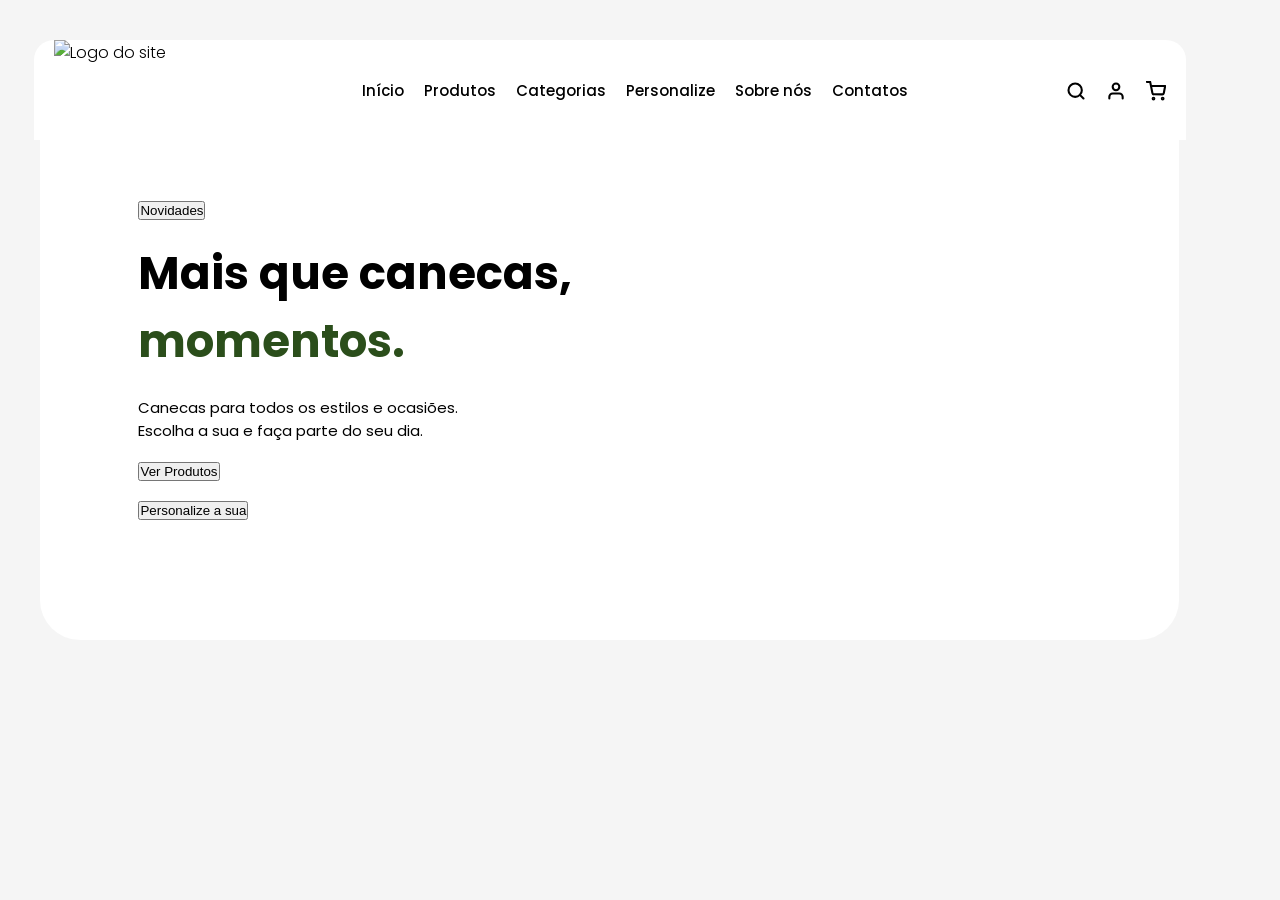
==== index.html @ 699504df "Add files via upload" ====
<!DOCTYPE html>
<html lang="pt-br">

<head>
    <meta charset="UTF-8">
    <meta name="viewport" content="width=device-width, initial-scale=1.0">
    <link rel="stylesheet" href="./style.css">

    <!-- Google Fonts-->
    <link rel="preconnect" href="https://fonts.googleapis.com">
    <link rel="preconnect" href="https://fonts.gstatic.com" crossorigin>
    <link href="https://fonts.googleapis.com/css2?family=Roboto+Condensed:ital,wght@0,100..900;1,100..900&display=swap"
        rel="stylesheet">

    <link rel="preconnect" href="https://fonts.googleapis.com">
    <link rel="preconnect" href="https://fonts.gstatic.com" crossorigin>
    <link
        href="https://fonts.googleapis.com/css2?family=Poppins:ital,wght@0,100;0,200;0,300;0,400;0,500;0,600;0,700;0,800;0,900;1,100;1,200;1,300;1,400;1,500;1,600;1,700;1,800;1,900&family=Roboto+Condensed:ital,wght@0,100..900;1,100..900&display=swap"
        rel="stylesheet">
    <!-- Google Fonts-->

    <link rel="icon" href="./assets/favicon-img.png" type="image/png">
    <title>Vineyard</title>
</head>

<body>
    <div id="container">
    <nav id="navbar">
        <div class="logo">
            <img src="./assets/logo-navbar.png" alt="Logo do site">
        </div>
        <ul class="navegation">
            <li><a href="#home">Início</a></li>
            <li><a href="#products">Produtos</a></li>
            <li><a href="#categories">Categorias</a></li>
            <li><a href="#customize">Personalize</a></li>
            <li><a href="#about">Sobre nós</a></li>
            <li><a href="#contacts">Contatos</a></li>
        </ul>
        <ul class="nav-perfil">
            <li><svg xmlns="http://w3.org" width="20" height="20" viewBox="0 0 24 24" fill="none" stroke="currentColor"
                    stroke-width="2.5" stroke-linecap="round" stroke-linejoin="round"
                    style="cursor: pointer; vertical-align: middle;">
                    <circle cx="11" cy="11" r="8"></circle>
                    <line x1="21" y1="21" x2="16.65" y2="16.65"></line>
                </svg></i></li>
            <li><svg xmlns="http://www.w3.org/2000/svg" width="20" height="20" viewBox="0 0 24 24" fill="none"
                    stroke="currentColor" stroke-width="2.5" stroke-linecap="round" stroke-linejoin="round"
                    style="cursor: pointer; vertical-align: middle;">
                    <path d="M20 21v-2a4 4 0 0 0-4-4H8a4 4 0 0 0-4 4v2"></path>
                    <circle cx="12" cy="7" r="4"></circle>
                </svg></li>
            <li><svg xmlns="http://w3.org" width="20" height="20" viewBox="0 0 24 24" fill="none" stroke="currentColor"
                    stroke-width="2.5" stroke-linecap="round" stroke-linejoin="round"
                    style="cursor: pointer; vertical-align: middle;">
                    <circle cx="9" cy="21" r="1"></circle>
                    <circle cx="20" cy="21" r="1"></circle>
                    <path d="M1 1h4l2.68 13.39a2 2 0 0 0 2 1.61h9.72a2 2 0 0 0 2-1.61L23 6H6"></path>
                </svg></li>
        </ul>
    </nav>
    <section id="banner">
        <div class="nav-banner">
            <button>Novidades</button>
            <h1>Mais que canecas,<br><span>momentos.</span></h1>
            <p>Canecas para todos os estilos e ocasiões.<br>
                Escolha a sua e faça parte do seu dia.</p>
            <button>Ver Produtos</button>
            <button>Personalize a sua</button>
            <div id="scrollBanner-one"></div>
            <div id="scrollBanner-second"></div>
            <div id="scrollBanner-third"></div>
        </div>
    </section>
    </div>
</body>

</html>
---- style.css ----
* {
    padding: 0;
    margin: 0;
    box-sizing: border-box;
    list-style: none;
    text-decoration: none;
}

body {
    background-color: #f5f5f5;
    margin: 0px 40px 80px 40px;
    max-width:89vw;
    display: flex;
    flex-direction: column;
    font-family: "Poppins", sans-serif;
    font-weight: 300;
}

#container {
    background-color: #fff;
    display: flex;
    justify-content: center;
    width: 100%;
    border-radius: 40px;
}

#container::before {
    content: "";
    position: fixed;
    top: 0;
    left: 0;
    width: 100%;
    height: 100px; /* Mesma altura do seu margin-top */
    background-color: #f5f5f5; /* Mesma cor de fundo do seu body */
    z-index: 1001; /* Fica acima de tudo */
}

#navbar {
    background-color: #fff;
    width: 90%;
    height: 100px;
    position: fixed;
    top: 0;
    margin-top: 40px;
    padding: 0 20px 0 20px;
    display: flex;
    justify-content: space-between;
    align-items: center;
    border-radius: 20px 20px 0 0;
     z-index: 1002;
}

.logo {
    width: 150px;
    height: 100px;
}

.logo img {
    width: 100%;
    height: 100%;
    object-fit: cover;
}

.navegation {
    display: flex;
    gap: 20px;
}

.navegation li a {
    font-size: 15px;
    font-weight: 500;
    color: #000;
    text-decoration: none;
}

.navegation li a:hover {
    color: #2b4e1b;
}

.nav-perfil {
    display: flex;
    gap: 20px;
}

.nav-perfil li svg {
    width: 20px;
    height: 20px;
}

.nav-perfil li svg:hover {
    color: #2b4e1b;
}

#banner {
    background-image: url("./assets/banner.png");
    background-size: cover;
    background-position: center;
    width: 95%;
    height: 500px;
    display: flex;
    justify-content: start;
    align-items: center;
    border-radius: 20px;
    padding-left: 70px;
    margin-top: 140px;
}

.nav-banner {
    display: flex;
    flex-direction: column;
    align-items: start;
    gap: 20px;
}

.nav-banner h1 {
    font-size: 45px;
    color: #000;
    font-weight: 700;
}

.nav-banner h1 span {
    color: #2b4e1b;
}

.nav-banner p {
    font-size: 15px;
    color: #000;
    font-weight: 400;
}
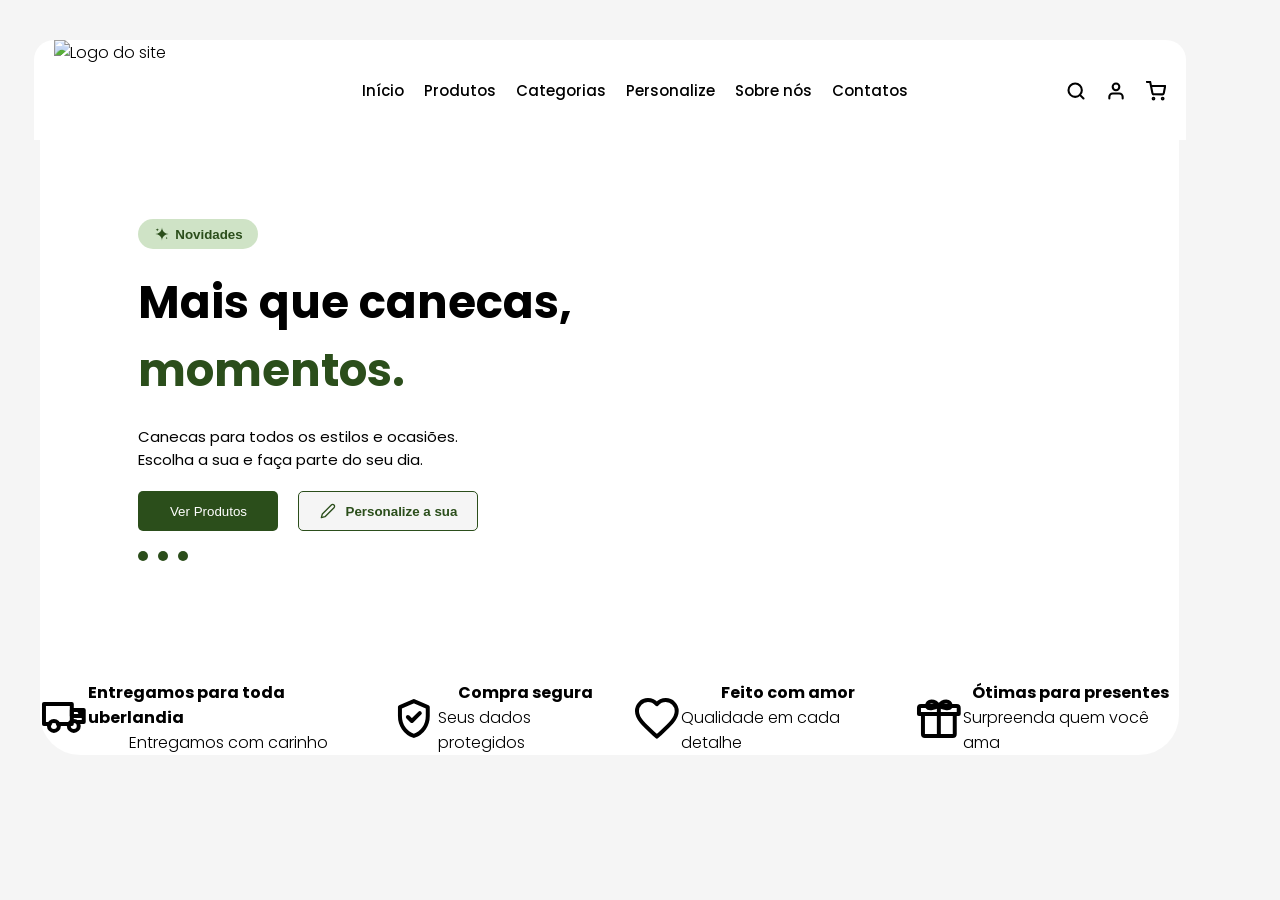
==== commit 1fe3d4fa: "Add files via upload" ====
--- a/index.html
+++ b/index.html
@@ -25,53 +25,148 @@
 
 <body>
     <div id="container">
-    <nav id="navbar">
-        <div class="logo">
-            <img src="./assets/logo-navbar.png" alt="Logo do site">
-        </div>
-        <ul class="navegation">
-            <li><a href="#home">Início</a></li>
-            <li><a href="#products">Produtos</a></li>
-            <li><a href="#categories">Categorias</a></li>
-            <li><a href="#customize">Personalize</a></li>
-            <li><a href="#about">Sobre nós</a></li>
-            <li><a href="#contacts">Contatos</a></li>
-        </ul>
-        <ul class="nav-perfil">
-            <li><svg xmlns="http://w3.org" width="20" height="20" viewBox="0 0 24 24" fill="none" stroke="currentColor"
-                    stroke-width="2.5" stroke-linecap="round" stroke-linejoin="round"
-                    style="cursor: pointer; vertical-align: middle;">
-                    <circle cx="11" cy="11" r="8"></circle>
-                    <line x1="21" y1="21" x2="16.65" y2="16.65"></line>
-                </svg></i></li>
-            <li><svg xmlns="http://www.w3.org/2000/svg" width="20" height="20" viewBox="0 0 24 24" fill="none"
-                    stroke="currentColor" stroke-width="2.5" stroke-linecap="round" stroke-linejoin="round"
-                    style="cursor: pointer; vertical-align: middle;">
-                    <path d="M20 21v-2a4 4 0 0 0-4-4H8a4 4 0 0 0-4 4v2"></path>
-                    <circle cx="12" cy="7" r="4"></circle>
-                </svg></li>
-            <li><svg xmlns="http://w3.org" width="20" height="20" viewBox="0 0 24 24" fill="none" stroke="currentColor"
-                    stroke-width="2.5" stroke-linecap="round" stroke-linejoin="round"
-                    style="cursor: pointer; vertical-align: middle;">
-                    <circle cx="9" cy="21" r="1"></circle>
-                    <circle cx="20" cy="21" r="1"></circle>
-                    <path d="M1 1h4l2.68 13.39a2 2 0 0 0 2 1.61h9.72a2 2 0 0 0 2-1.61L23 6H6"></path>
-                </svg></li>
-        </ul>
-    </nav>
-    <section id="banner">
-        <div class="nav-banner">
-            <button>Novidades</button>
-            <h1>Mais que canecas,<br><span>momentos.</span></h1>
-            <p>Canecas para todos os estilos e ocasiões.<br>
-                Escolha a sua e faça parte do seu dia.</p>
-            <button>Ver Produtos</button>
-            <button>Personalize a sua</button>
-            <div id="scrollBanner-one"></div>
-            <div id="scrollBanner-second"></div>
-            <div id="scrollBanner-third"></div>
-        </div>
-    </section>
+        <nav id="navbar">
+            <div class="logo">
+                <img src="./assets/logo-navbar.png" alt="Logo do site">
+            </div>
+            <ul class="navegation">
+                <li><a href="#home">Início</a></li>
+                <li><a href="#products">Produtos</a></li>
+                <li><a href="#categories">Categorias</a></li>
+                <li><a href="#customize">Personalize</a></li>
+                <li><a href="#about">Sobre nós</a></li>
+                <li><a href="#contacts">Contatos</a></li>
+            </ul>
+            <ul class="nav-perfil">
+                <li><svg xmlns="http://w3.org" width="20" height="20" viewBox="0 0 24 24" fill="none"
+                        stroke="currentColor" stroke-width="2.5" stroke-linecap="round" stroke-linejoin="round"
+                        style="cursor: pointer; vertical-align: middle;">
+                        <circle cx="11" cy="11" r="8"></circle>
+                        <line x1="21" y1="21" x2="16.65" y2="16.65"></line>
+                    </svg></i></li>
+                <li><svg xmlns="http://www.w3.org/2000/svg" width="20" height="20" viewBox="0 0 24 24" fill="none"
+                        stroke="currentColor" stroke-width="2.5" stroke-linecap="round" stroke-linejoin="round"
+                        style="cursor: pointer; vertical-align: middle;">
+                        <path d="M20 21v-2a4 4 0 0 0-4-4H8a4 4 0 0 0-4 4v2"></path>
+                        <circle cx="12" cy="7" r="4"></circle>
+                    </svg></li>
+                <li><svg xmlns="http://w3.org" width="20" height="20" viewBox="0 0 24 24" fill="none"
+                        stroke="currentColor" stroke-width="2.5" stroke-linecap="round" stroke-linejoin="round"
+                        style="cursor: pointer; vertical-align: middle;">
+                        <circle cx="9" cy="21" r="1"></circle>
+                        <circle cx="20" cy="21" r="1"></circle>
+                        <path d="M1 1h4l2.68 13.39a2 2 0 0 0 2 1.61h9.72a2 2 0 0 0 2-1.61L23 6H6"></path>
+                    </svg></li>
+            </ul>
+        </nav>
+        <section id="banner">
+            <div class="nav-banner">
+                <button id="btn-new">
+                    <svg width="16" height="16" viewBox="0 0 24 24" fill="none" xmlns="http://w3.org">
+                        <path
+                            d="M12 2C12 7.5 16.5 12 22 12C16.5 12 12 16.5 12 22C12 16.5 7.5 12 2 12C7.5 12 12 7.5 12 2Z"
+                            fill="currentColor" />
+                        <path d="M5 3C5 4.4 3.9 5.5 2.5 5.5C3.9 5.5 5 6.6 5 8C5 6.6 6.1 5.5 7.5 5.5C6.1 5.5 5 4.4 5 3Z"
+                            fill="currentColor" />
+
+                        <path
+                            d="M19 16C19 17.1 18.1 18 17 18C18.1 18 19 18.9 19 20C19 18.9 19.9 18 21 18C19.9 18 19 17.1 19 16Z"
+                            fill="currentColor" />
+                    </svg>
+                    Novidades</button>
+                <h1>Mais que canecas,<br><span>momentos.</span></h1>
+                <p>Canecas para todos os estilos e ocasiões.<br>
+                    Escolha a sua e faça parte do seu dia.</p>
+                <div class="container-btn-banner">
+                    <button>Ver Produtos</button>
+                    <button id="btn-personalize">
+                        <svg width="16" height="16" viewBox="0 0 24 24" fill="none" stroke="currentColor"
+                            stroke-width="2" stroke-linecap="round" stroke-linejoin="round">
+                            <path d="M17 3a2.828 2.828 0 1 1 4 4L7.5 20.5 2 22l1.5-5.5L17 3z"></path>
+                        </svg>
+                        Personalize a sua</button>
+                </div>
+                <div class="container-scroll-banner">
+                    <div class="scrollBanner scrollBanner-one"></div>
+                    <div class="scrollBanner scrollBanner-second"></div>
+                    <div class="scrollBanner scrollBanner-third"></div>
+                </div>
+            </div>
+        </section>
+        <section class="container-info">
+            <div class="info container-frete">
+                <svg width="50" height="50" viewBox="0 0 24 24" fill="none" xmlns="http://w3.org">
+                    <!-- Corpo do Caminhão (Baú e Cabine unificados no contorno) -->
+                    <path d="M2 5H16V8H22V14H19M2 5V15H5M16 8V15H9" stroke="currentColor" stroke-width="2"
+                        stroke-linecap="round" stroke-linejoin="round" />
+
+                    <!-- Janela da Cabine -->
+                    <path d="M16 8H19.5L21 11H16V8Z" stroke="currentColor" stroke-width="2" stroke-linecap="round"
+                        stroke-linejoin="round" />
+
+                    <!-- Roda Traseira -->
+                    <circle cx="7" cy="16" r="2.5" stroke="currentColor" stroke-width="2" />
+
+                    <!-- Roda Dianteira -->
+                    <circle cx="17" cy="16" r="2.5" stroke="currentColor" stroke-width="2" />
+                </svg>
+                <div>
+                    <h4>Entregamos para toda uberlandia</h4>
+                    <p>Entregamos com carinho</p>
+                </div>
+            </div>
+            <div class="info container-segurity">
+                <svg width="50" height="50" viewBox="0 0 24 24" fill="none" xmlns="http://w3.org">
+                    <!-- Borda do Escudo -->
+                    <path d="M12 21C16.5 19.6 19 15.4 19 11V6.5L12 3.5L5 6.5V11C5 15.4 7.5 19.6 12 21Z"
+                        stroke="currentColor" stroke-width="2" stroke-linecap="round" stroke-linejoin="round" />
+
+                    <!-- Sinal de Correto (Check) -->
+                    <path d="M9 11.5L11 13.5L15 9.5" stroke="currentColor" stroke-width="2" stroke-linecap="round"
+                        stroke-linejoin="round" />
+                </svg>
+                <div>
+                    <h4>Compra segura</h4>
+                    <p>Seus dados protegidos</p>
+                </div>
+            </div>
+            <div class="info container-love">
+                <svg width="50" height="50" viewBox="0 0 24 24" fill="none" xmlns="http://w3.org">
+                    <!-- Desenho do Coração -->
+                    <path
+                        d="M12 21.35L10.55 20.03C5.4 15.36 2 12.28 2 8.5C2 5.42 4.42 3 7.5 3C9.24 3 10.91 3.81 12 5.09C13.09 3.81 14.76 3 16.5 3C19.58 3 22 5.42 22 8.5C22 12.28 18.6 15.36 13.45 20.04L12 21.35Z"
+                        stroke="currentColor" stroke-width="2" stroke-linecap="round" stroke-linejoin="round" />
+                </svg>
+                <div>
+                    <h4>Feito com amor</h4>
+                    <p>Qualidade em cada detalhe</p>
+                </div>
+            </div>
+            <div class="info container-gift">
+                <svg width="50" height="50" viewBox="0 0 24 24" fill="none" xmlns="http://w3.org">
+                    <!-- Caixa Principal (Corpo) -->
+                    <path d="M4 10V20C4 20.5523 4.44772 21 5 21H19C19.5523 21 20 20.5523 20 20V10" stroke="currentColor"
+                        stroke-width="2" stroke-linecap="round" stroke-linejoin="round" />
+
+                    <!-- Tampa da Caixa -->
+                    <path d="M2 7C2 6.44772 2.44772 6 3 6H21C21.5523 6 22 6.44772 22 7V10H2V7Z" stroke="currentColor"
+                        stroke-width="2" stroke-linecap="round" stroke-linejoin="round" />
+
+                    <!-- Fita Vertical -->
+                    <path d="M12 6V21" stroke="currentColor" stroke-width="2" stroke-linecap="round" />
+
+                    <!-- Laço Superior (Lado Esquerdo e Direito) -->
+                    <path d="M12 6C10 3 6 3 6 6C6 8 10 7 12 6Z" stroke="currentColor" stroke-width="2"
+                        stroke-linecap="round" stroke-linejoin="round" />
+                    <path d="M12 6C14 3 18 3 18 6C18 8 14 7 12 6Z" stroke="currentColor" stroke-width="2"
+                        stroke-linecap="round" stroke-linejoin="round" />
+                </svg>
+                <div>
+                    <h4>Ótimas para presentes</h4>
+                    <p>Surpreenda quem você ama</p>
+                </div>
+            </div>
+        </section>
     </div>
 </body>
 
--- a/style.css
+++ b/style.css
@@ -19,6 +19,8 @@
 #container {
     background-color: #fff;
     display: flex;
+    flex-direction: column;
+    align-items: center;
     justify-content: center;
     width: 100%;
     border-radius: 40px;
@@ -105,6 +107,28 @@
     margin-top: 140px;
 }
 
+#btn-new{
+    background-color: #c9e0bfe0;
+    display: flex;
+    align-items: center;
+    justify-content: center;
+    color: #2b4e1b;
+    border: none;
+    width: 120px;
+    height: 30px;
+    gap: 5px;
+    padding: 10px 10px;
+    border-radius: 15px;
+    cursor: pointer;
+    font-weight: bold;
+}
+
+#btn-new:hover {
+    background-color: #2b4e1b;
+    color: #fff;
+    border: none;
+}
+
 .nav-banner {
     display: flex;
     flex-direction: column;
@@ -126,4 +150,76 @@
     font-size: 15px;
     color: #000;
     font-weight: 400;
+}
+
+.container-btn-banner {
+    display: flex;
+    gap: 20px;
+}
+
+.container-btn-banner button {
+    background-color: #2b4e1b;
+    color: #fff;
+    border: none;
+    width: 140px;
+    height: 40px;
+    padding: 10px 20px;
+    border-radius: 5px;
+    cursor: pointer;
+}
+
+.container-btn-banner button:hover {
+    background-color: #f5f5f5;
+     color: #2b4e1b;
+     border: 1px solid #2b4e1b;
+}
+
+#btn-personalize {
+    display: flex;
+    align-items: center;
+    justify-content: center;
+    gap: 10px;
+    width: 180px;
+    background-color: #f5f5f5;
+    color: #2b4e1b;
+    border: 1px solid #2b4e1b;
+    font-weight: bold;
+}
+
+#btn-personalize:hover {
+    background-color: #2b4e1b;
+    color: #fff;
+    border: none;
+}
+
+.container-scroll-banner {
+    display: flex;
+    gap: 10px;
+}
+
+.scrollBanner {
+    width: 10px;
+    height: 10px;
+    background-color: #2b4e1b;
+    border-radius: 50%;
+}
+
+.container-info {
+    display: flex;
+    justify-content: space-between;
+    gap: 20px;
+    margin-top: 40px;
+}
+
+.info {
+    display: flex;
+    align-items: center;
+    justify-content: center;
+}
+
+.info div {
+    display: flex;
+    justify-content: center;
+    flex-direction: column;
+    align-items: center;
 }
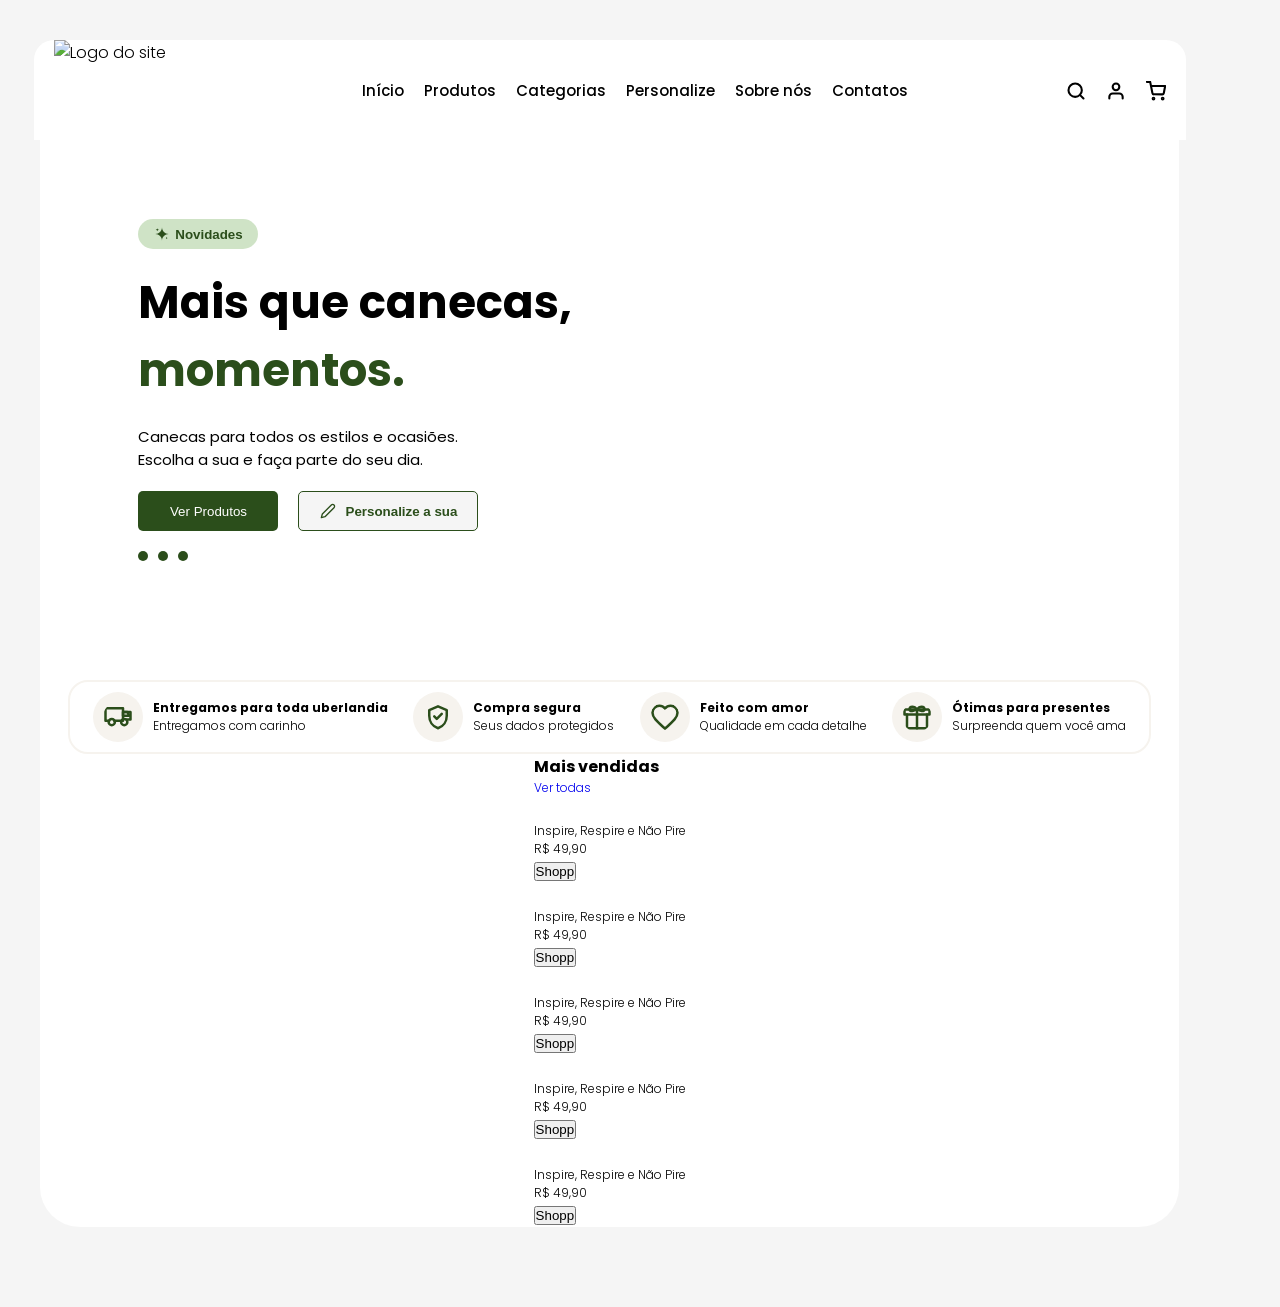
==== commit 1d21d8aa: "Add files via upload" ====
--- a/index.html
+++ b/index.html
@@ -110,7 +110,7 @@
                     <!-- Roda Dianteira -->
                     <circle cx="17" cy="16" r="2.5" stroke="currentColor" stroke-width="2" />
                 </svg>
-                <div>
+                <div class="text">
                     <h4>Entregamos para toda uberlandia</h4>
                     <p>Entregamos com carinho</p>
                 </div>
@@ -125,7 +125,7 @@
                     <path d="M9 11.5L11 13.5L15 9.5" stroke="currentColor" stroke-width="2" stroke-linecap="round"
                         stroke-linejoin="round" />
                 </svg>
-                <div>
+                <div class="text">
                     <h4>Compra segura</h4>
                     <p>Seus dados protegidos</p>
                 </div>
@@ -137,7 +137,7 @@
                         d="M12 21.35L10.55 20.03C5.4 15.36 2 12.28 2 8.5C2 5.42 4.42 3 7.5 3C9.24 3 10.91 3.81 12 5.09C13.09 3.81 14.76 3 16.5 3C19.58 3 22 5.42 22 8.5C22 12.28 18.6 15.36 13.45 20.04L12 21.35Z"
                         stroke="currentColor" stroke-width="2" stroke-linecap="round" stroke-linejoin="round" />
                 </svg>
-                <div>
+                <div class="text">
                     <h4>Feito com amor</h4>
                     <p>Qualidade em cada detalhe</p>
                 </div>
@@ -161,9 +161,62 @@
                     <path d="M12 6C14 3 18 3 18 6C18 8 14 7 12 6Z" stroke="currentColor" stroke-width="2"
                         stroke-linecap="round" stroke-linejoin="round" />
                 </svg>
-                <div>
+                <div class="text">
                     <h4>Ótimas para presentes</h4>
                     <p>Surpreenda quem você ama</p>
+                </div>
+            </div>
+        </section>
+
+        <section class="best-selling">
+            <div class="enunciado">
+                <h4>Mais vendidas</h4>
+                <p><a href="#">Ver todas</a></p>
+            </div>
+            <div class="carrosel-cards">
+                <div class="card one">
+                    <img src="" alt="">
+                    <p>Inspire, Respire e Não Pire</p>
+                    <div>
+                        <p>R$ 49,90</p>
+                        <button>Shopp</button>
+                    </div>
+                </div>
+
+                <div class="card one">
+                    <img src="" alt="">
+                    <p>Inspire, Respire e Não Pire</p>
+                    <div>
+                        <p>R$ 49,90</p>
+                        <button>Shopp</button>
+                    </div>
+                </div>
+
+                <div class="card one">
+                    <img src="" alt="">
+                    <p>Inspire, Respire e Não Pire</p>
+                    <div>
+                        <p>R$ 49,90</p>
+                        <button>Shopp</button>
+                    </div>
+                </div>
+
+                <div class="card one">
+                    <img src="" alt="">
+                    <p>Inspire, Respire e Não Pire</p>
+                    <div>
+                        <p>R$ 49,90</p>
+                        <button>Shopp</button>
+                    </div>
+                </div>
+
+                <div class="card one">
+                    <img src="" alt="">
+                    <p>Inspire, Respire e Não Pire</p>
+                    <div>
+                        <p>R$ 49,90</p>
+                        <button>Shopp</button>
+                    </div>
                 </div>
             </div>
         </section>
--- a/style.css
+++ b/style.css
@@ -206,20 +206,34 @@
 
 .container-info {
     display: flex;
-    justify-content: space-between;
-    gap: 20px;
+    justify-content: space-around;
+    width: 95%;
+    align-items: center;
     margin-top: 40px;
+    border: 2px solid #f6f3ee;
+    border-radius: 20px;
+    padding: 10px;
 }
 
 .info {
     display: flex;
     align-items: center;
-    justify-content: center;
+    gap: 10px;
 }
 
 .info div {
     display: flex;
-    justify-content: center;
-    flex-direction: column;
-    align-items: center;
+    flex-direction: column;
+    align-items: flex-start;
+}
+
+.info div h4,p {
+    font-size: 12px;
+}
+
+.info svg {
+    color: #2b4e1b;
+    background-color: #f6f3ee;
+    padding: 10px;
+    border-radius: 50%;
 }
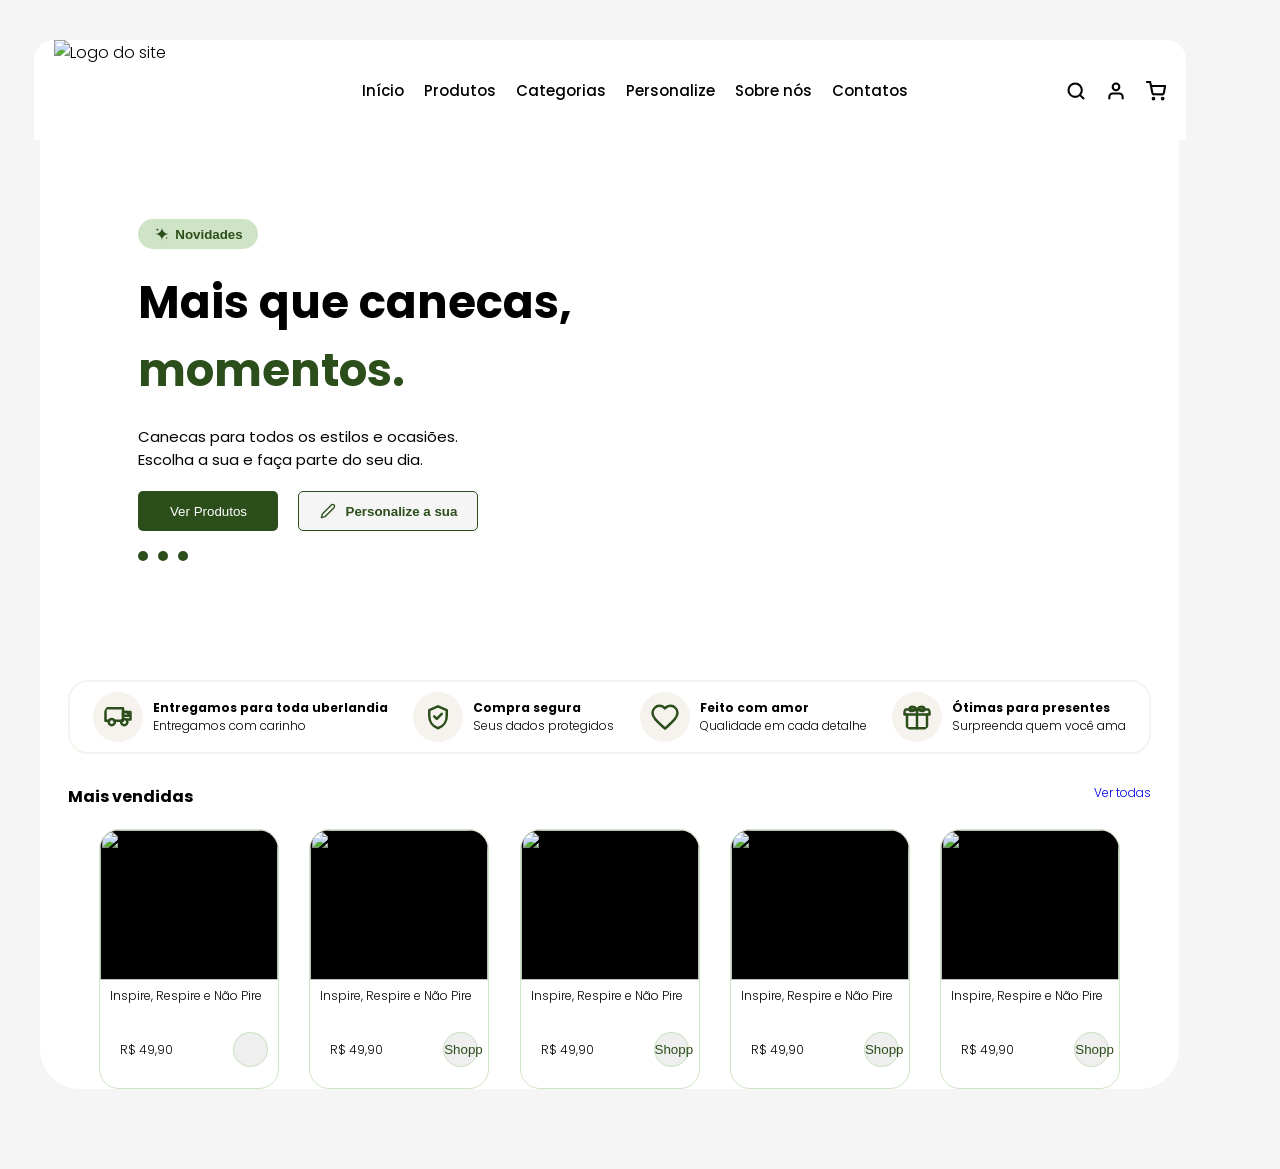
==== commit 479a99fe: "Add files via upload" ====
--- a/index.html
+++ b/index.html
@@ -173,13 +173,13 @@
                 <h4>Mais vendidas</h4>
                 <p><a href="#">Ver todas</a></p>
             </div>
-            <div class="carrosel-cards">
-                <div class="card one">
-                    <img src="" alt="">
-                    <p>Inspire, Respire e Não Pire</p>
-                    <div>
-                        <p>R$ 49,90</p>
-                        <button>Shopp</button>
+            <div class="galeria-cards">
+                <div class="card one">
+                    <img src="" alt="">
+                    <p>Inspire, Respire e Não Pire</p>
+                    <div>
+                        <p>R$ 49,90</p>
+                        <button></button>
                     </div>
                 </div>
 
--- a/style.css
+++ b/style.css
@@ -236,4 +236,60 @@
     background-color: #f6f3ee;
     padding: 10px;
     border-radius: 50%;
+}
+
+.best-selling {
+    margin-top: 30px;
+    width: 95%;
+}
+
+.enunciado {
+    display: flex;
+    justify-content: space-between;
+}
+
+.galeria-cards {
+    display: flex;
+    flex-wrap: nowrap;
+    justify-content: space-evenly;
+}
+
+.card {
+    margin-top: 20px;
+    display: flex;
+    flex-direction: column;
+    flex-wrap: wrap;
+    width: 180px;
+    height: 260px;
+    gap: 7px;
+    border: 1px solid #c9e0bfe0;
+    border-radius: 20px;
+}
+
+.card div {
+    display: flex;
+    align-items: center;
+    justify-content: space-between;
+    flex-direction: row;
+    padding: 10px;
+    margin: 10px 0 0 0;
+}
+
+.card img {
+    border-radius: 20px 20px 0 0;
+    background-color: #000;
+    width: 100%;
+    height: 150px;
+}
+
+.card p {
+    padding: 0 10px 0 10px;
+}
+
+.card button {
+    border: 1px solid #c9e0bfe0;
+    color: #2b4e1b;
+    border-radius: 50%;
+    width: 35px;
+    height: 35px;
 }
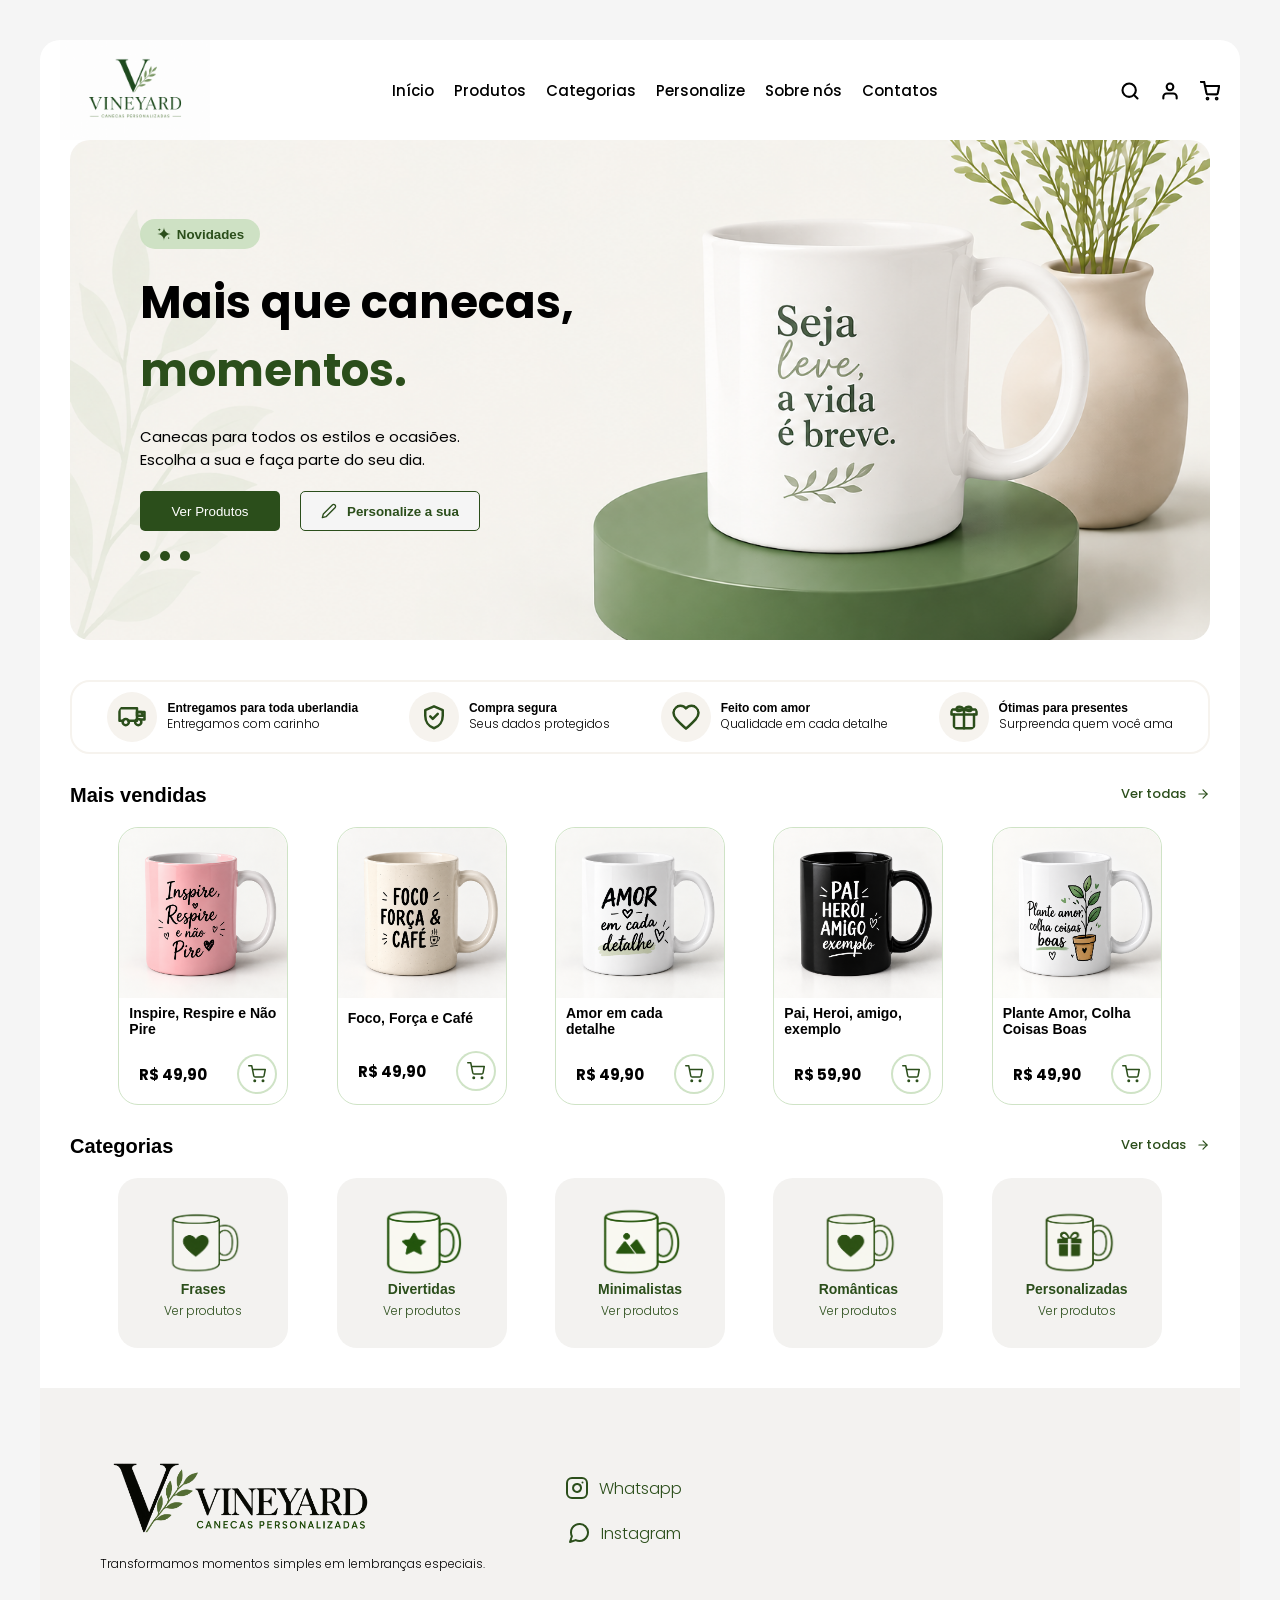
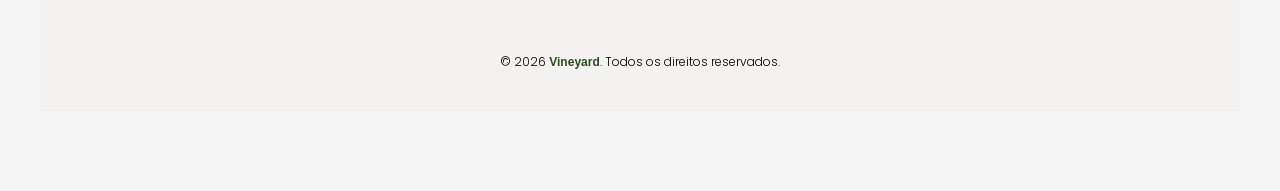
==== commit 00d7b1d3: "Add files via upload" ====
--- a/index.html
+++ b/index.html
@@ -24,14 +24,14 @@
 </head>
 
 <body>
-    <div id="container">
+    <main id="container">
         <nav id="navbar">
             <div class="logo">
                 <img src="./assets/logo-navbar.png" alt="Logo do site">
             </div>
             <ul class="navegation">
                 <li><a href="#home">Início</a></li>
-                <li><a href="#products">Produtos</a></li>
+                <li><a href="./page-products/produtos.html">Produtos</a></li>
                 <li><a href="#categories">Categorias</a></li>
                 <li><a href="#customize">Personalize</a></li>
                 <li><a href="#about">Sobre nós</a></li>
@@ -171,56 +171,176 @@
         <section class="best-selling">
             <div class="enunciado">
                 <h4>Mais vendidas</h4>
-                <p><a href="#">Ver todas</a></p>
+                <p><a href="#">Ver todas
+                        <svg width="14" height="14" font-weight="500" viewBox="0 0 24 24" fill="none"
+                            stroke="currentColor" stroke-width="2" stroke-linecap="round" stroke-linejoin="round">
+                            <line x1="5" y1="12" x2="19" y2="12"></line>
+                            <polyline points="12 5 19 12 12 19"></polyline>
+                        </svg>
+                    </a></p>
             </div>
             <div class="galeria-cards">
                 <div class="card one">
-                    <img src="" alt="">
+                    <img src="./assets/image-card.png" alt="">
                     <p>Inspire, Respire e Não Pire</p>
                     <div>
                         <p>R$ 49,90</p>
-                        <button></button>
-                    </div>
-                </div>
-
-                <div class="card one">
-                    <img src="" alt="">
-                    <p>Inspire, Respire e Não Pire</p>
+                        <button><svg xmlns="http://w3.org" viewBox="0 0 24 24" width="18" height="18" fill="none"
+                                stroke="currentColor" stroke-width="2" stroke-linecap="round" stroke-linejoin="round">
+                                <circle cx="9" cy="21" r="1"></circle>
+                                <circle cx="20" cy="21" r="1"></circle>
+                                <path d="M1 1h4l2.68 13.39a2 2 0 0 0 2 1.61h9.72a2 2 0 0 0 2-1.61L23 6H6"></path>
+                            </svg></button>
+                    </div>
+                </div>
+
+                <div class="card one">
+                    <img src="./assets/foco-forca-e-cafe.png" alt="">
+                    <p>Foco, Força e Café</p>
                     <div>
                         <p>R$ 49,90</p>
-                        <button>Shopp</button>
-                    </div>
-                </div>
-
-                <div class="card one">
-                    <img src="" alt="">
-                    <p>Inspire, Respire e Não Pire</p>
+                        <button><svg xmlns="http://w3.org" viewBox="0 0 24 24" width="18" height="18" fill="none"
+                                stroke="currentColor" stroke-width="2" stroke-linecap="round" stroke-linejoin="round">
+                                <circle cx="9" cy="21" r="1"></circle>
+                                <circle cx="20" cy="21" r="1"></circle>
+                                <path d="M1 1h4l2.68 13.39a2 2 0 0 0 2 1.61h9.72a2 2 0 0 0 2-1.61L23 6H6"></path>
+                            </svg></button>
+                    </div>
+                </div>
+
+                <div class="card one">
+                    <img src="./assets/amor-em-cada-detalhe.png" alt="">
+                    <p>Amor em cada detalhe</p>
                     <div>
                         <p>R$ 49,90</p>
-                        <button>Shopp</button>
-                    </div>
-                </div>
-
-                <div class="card one">
-                    <img src="" alt="">
-                    <p>Inspire, Respire e Não Pire</p>
+                        <button><svg xmlns="http://w3.org" viewBox="0 0 24 24" width="18" height="18" fill="none"
+                                stroke="currentColor" stroke-width="2" stroke-linecap="round" stroke-linejoin="round">
+                                <circle cx="9" cy="21" r="1"></circle>
+                                <circle cx="20" cy="21" r="1"></circle>
+                                <path d="M1 1h4l2.68 13.39a2 2 0 0 0 2 1.61h9.72a2 2 0 0 0 2-1.61L23 6H6"></path>
+                            </svg></button>
+                    </div>
+                </div>
+
+                <div class="card one">
+                    <img src="./assets/pai-heroi-amigo-exemplo.png" alt="">
+                    <p>Pai, Heroi, amigo, exemplo</p>
+                    <div>
+                        <p>R$ 59,90</p>
+                        <button><svg xmlns="http://w3.org" viewBox="0 0 24 24" width="18" height="18" fill="none"
+                                stroke="currentColor" stroke-width="2" stroke-linecap="round" stroke-linejoin="round">
+                                <circle cx="9" cy="21" r="1"></circle>
+                                <circle cx="20" cy="21" r="1"></circle>
+                                <path d="M1 1h4l2.68 13.39a2 2 0 0 0 2 1.61h9.72a2 2 0 0 0 2-1.61L23 6H6"></path>
+                            </svg></button>
+                    </div>
+                </div>
+
+                <div class="card one">
+                    <img src="./assets/plante-amor-colha-coisas-boas.png" alt="Plante Amor, Colha coisas boas">
+                    <p>Plante Amor, Colha Coisas Boas</p>
                     <div>
                         <p>R$ 49,90</p>
-                        <button>Shopp</button>
-                    </div>
-                </div>
-
-                <div class="card one">
-                    <img src="" alt="">
-                    <p>Inspire, Respire e Não Pire</p>
-                    <div>
-                        <p>R$ 49,90</p>
-                        <button>Shopp</button>
+                        <button><svg xmlns="http://w3.org" viewBox="0 0 24 24" width="18" height="18" fill="none"
+                                stroke="currentColor" stroke-width="2" stroke-linecap="round" stroke-linejoin="round">
+                                <circle cx="9" cy="21" r="1"></circle>
+                                <circle cx="20" cy="21" r="1"></circle>
+                                <path d="M1 1h4l2.68 13.39a2 2 0 0 0 2 1.61h9.72a2 2 0 0 0 2-1.61L23 6H6"></path>
+                            </svg></button>
                     </div>
                 </div>
             </div>
         </section>
-    </div>
+
+        <section class="categoria">
+            <div class="enunciado">
+                <h4>Categorias</h4>
+                <p><a href="#">Ver todas
+                        <svg width="14" height="14" font-weight="500" viewBox="0 0 24 24" fill="none"
+                            stroke="currentColor" stroke-width="2" stroke-linecap="round" stroke-linejoin="round">
+                            <line x1="5" y1="12" x2="19" y2="12"></line>
+                            <polyline points="12 5 19 12 12 19"></polyline>
+                        </svg>
+                    </a></p>
+            </div>
+            <div class="cards">
+                <div class="galeria-cards">
+                    <div class="card-two">
+                        <img src="./assets/img-frases.png" alt="">
+                        <p>Frases</p>
+                        <a href="#">Ver produtos</a>
+                    </div>
+                </div>
+
+                <div class="galeria-cards">
+                    <div class="card-two">
+                        <img src="./assets/img-divertidas.png" alt="">
+                        <p>Divertidas</p>
+                        <a href="#">Ver produtos</a>
+                    </div>
+                </div>
+
+                <div class="galeria-cards">
+                    <div class="card-two">
+                        <img src="./assets/img-minimalista.png" alt="">
+                        <p>Minimalistas</p>
+                        <a href="#">Ver produtos</a>
+                    </div>
+                </div>
+
+                <div class="galeria-cards">
+                    <div class="card-two">
+                        <img src="./assets/img-romantica.png" alt="">
+                        <p>Românticas</p>
+                        <a href="#">Ver produtos</a>
+                    </div>
+                </div>
+
+                <div class="galeria-cards">
+                    <div class="card-two">
+                        <img src="./assets/img-presente.png" alt="">
+                        <p>Personalizadas</p>
+                        <a href="#">Ver produtos</a>
+                    </div>
+                </div>
+            </div>
+        </section>
+
+        <footer>
+            <section class="redes-sociais">
+                <div class="logo-footer">
+                    <img src="./assets/logo-footer.png" alt="logo-footer">
+                    <p>
+                        Transformamos momentos simples em lembranças especiais.
+                    </p>
+                </div>
+                <div class="icons-social">
+                    <a href="https://wa.me/553496564491" target="_blank" rel="noopener noreferrer">
+                        <svg xmlns="http://www.w3.org/2000/svg" width="24" height="24" viewBox="0 0 24 24" fill="none"
+                            stroke="currentColor" stroke-width="2" stroke-linecap="round" stroke-linejoin="round"
+                            class="instagram-icon">
+                            <rect x="2" y="2" width="20" height="20" rx="5" ry="5"></rect>
+                            <path d="M16 11.37A4 4 0 1 1 12.63 8 4 4 0 0 1 16 11.37z"></path>
+                            <line x1="17.5" y1="6.5" x2="17.51" y2="6.5"></line>
+                        </svg>
+                        Whatsapp
+                    </a>
+
+                    <a href="https://www.instagram.com/vineyardarts_?utm_source=ig_web_button_share_sheet&stkn=ZDNlZDc0MzIxNw==" target="_blank" rel="noopener noreferrer">
+                        <svg xmlns="http://w3.org" width="24" height="24" viewBox="0 0 24 24" fill="none"
+                            stroke="currentColor" stroke-width="2" stroke-linecap="round" stroke-linejoin="round"
+                            class="whatsapp-icon">
+                            <path
+                                d="M21 11.5a8.38 8.38 0 0 1-.9 3.8 8.5 8.5 0 0 1-7.6 4.7 8.38 8.38 0 0 1-3.8-.9L3 21l1.9-5.7a8.38 8.38 0 0 1-.9-3.8 8.5 8.5 0 0 1 4.7-7.6 8.38 8.38 0 0 1 3.8-.9h.5a8.48 8.48 0 0 1 8 8v.5z">
+                            </path>
+                        </svg>
+                        Instagram
+                    </a>
+                </div>
+            </section>
+            <p>&copy 2026 <span>Vineyard</span>. Todos os direitos reservados.</p>
+        </footer>
+    </main>
 </body>
 
 </html>
--- a/style.css
+++ b/style.css
@@ -6,10 +6,14 @@
     text-decoration: none;
 }
 
+h4 {
+    font-size: 20px;
+    font-weight: 600;
+}
+
 body {
     background-color: #f5f5f5;
     margin: 0px 40px 80px 40px;
-    max-width:89vw;
     display: flex;
     flex-direction: column;
     font-family: "Poppins", sans-serif;
@@ -39,7 +43,7 @@
 
 #navbar {
     background-color: #fff;
-    width: 90%;
+    width: calc(100% - 80px);
     height: 100px;
     position: fixed;
     top: 0;
@@ -243,53 +247,177 @@
     width: 95%;
 }
 
+.galeria-cards {
+    display: flex;
+    flex-wrap: wrap;
+    justify-content: space-evenly;
+}
+
 .enunciado {
     display: flex;
     justify-content: space-between;
 }
 
-.galeria-cards {
-    display: flex;
-    flex-wrap: nowrap;
-    justify-content: space-evenly;
+.enunciado svg {
+    text-align: center;
+}
+
+.enunciado a {
+    color: #2b4e1b;
+    font-weight: 500;
+    font-size: 13px;
+    align-items: center;
+    gap: 10px;  
+    display: flex;
 }
 
 .card {
     margin-top: 20px;
     display: flex;
-    flex-direction: column;
     flex-wrap: wrap;
-    width: 180px;
-    height: 260px;
+    width: 170px;
     gap: 7px;
     border: 1px solid #c9e0bfe0;
     border-radius: 20px;
+    cursor: pointer;
 }
 
 .card div {
     display: flex;
-    align-items: center;
     justify-content: space-between;
-    flex-direction: row;
+    align-items: center;
+    gap: 20px;
     padding: 10px;
-    margin: 10px 0 0 0;
+}
+
+.card div p {
+    font-size: 15px;
+    font-weight: 700;
 }
 
 .card img {
     border-radius: 20px 20px 0 0;
     background-color: #000;
     width: 100%;
-    height: 150px;
+    height: 170px;
 }
 
 .card p {
+    font-size: 14px;
+    font-weight: 600;
     padding: 0 10px 0 10px;
 }
 
 .card button {
-    border: 1px solid #c9e0bfe0;
+    display: flex;
+    align-items: center;
+    background-color: #fff;
+    justify-content: center;
+    border: 2px solid #c9e0bfe0;
     color: #2b4e1b;
     border-radius: 50%;
-    width: 35px;
-    height: 35px;
+    width: 40px;
+    height: 40px;
+}
+
+.card button:hover {
+    background-color: #2b4e1b;
+    color: #fff;
+    border: none;
+}
+
+.card button svg {
+    text-align: center;
+}
+
+.categoria {
+    margin-top: 30px;
+    width: 95%;
+}
+
+.cards {
+    display: flex;
+    flex-wrap: wrap;
+    justify-content: space-evenly;
+}
+
+.card-two {
+    width: 170px;
+    height: 170px;
+    background-color: #f3f2f0;
+    border-radius: 20px;
+    display: flex;
+    gap: 5px;
+    flex-direction: column;
+    flex-wrap: wrap;
+    justify-content: center;
+    align-items: center;
+    cursor: pointer;
+    margin-top: 20px;
+}
+
+.card-two img {
+    width: 80px;
+    height: 70px;
+}
+
+.card-two p {
+    font-size: 14px;
+    font-weight: 600;
+    color: #2b4e1b;
+    text-align: center;
+}
+
+.card-two a {
+    color: #2b4e1b;
+    font-size: 12px;
+}
+
+footer {
+    margin-top: 40px;
+    display: flex;
+    gap: 80px;
+    flex-direction: column;
+    background-color: #f3f2f0;
+    padding: 40px 60px;
+    width: 100%;
+}
+
+footer img {
+    width: 280px;
+    height: 100px;
+}
+
+.redes-sociais {
+    display: flex;
+    align-items: center;
+    justify-content: start;
+    gap: 80px;
+    margin-top: 20px;
+}
+
+.icons-social {
+    display: flex;
+    flex-direction: column;
+    align-items: center;
+    text-align: center;
+    justify-content: center;
+    gap: 20px;
+}
+
+.icons-social a {
+    display: flex;
+    align-items: center;
+    justify-content: center;
+    gap: 10px;
+    color: #2b4e1b;
+}
+
+footer p {
+    text-align: center;
+}
+
+footer span {
+    color: #2b4e1b;
+    font-weight: 600;
 }
